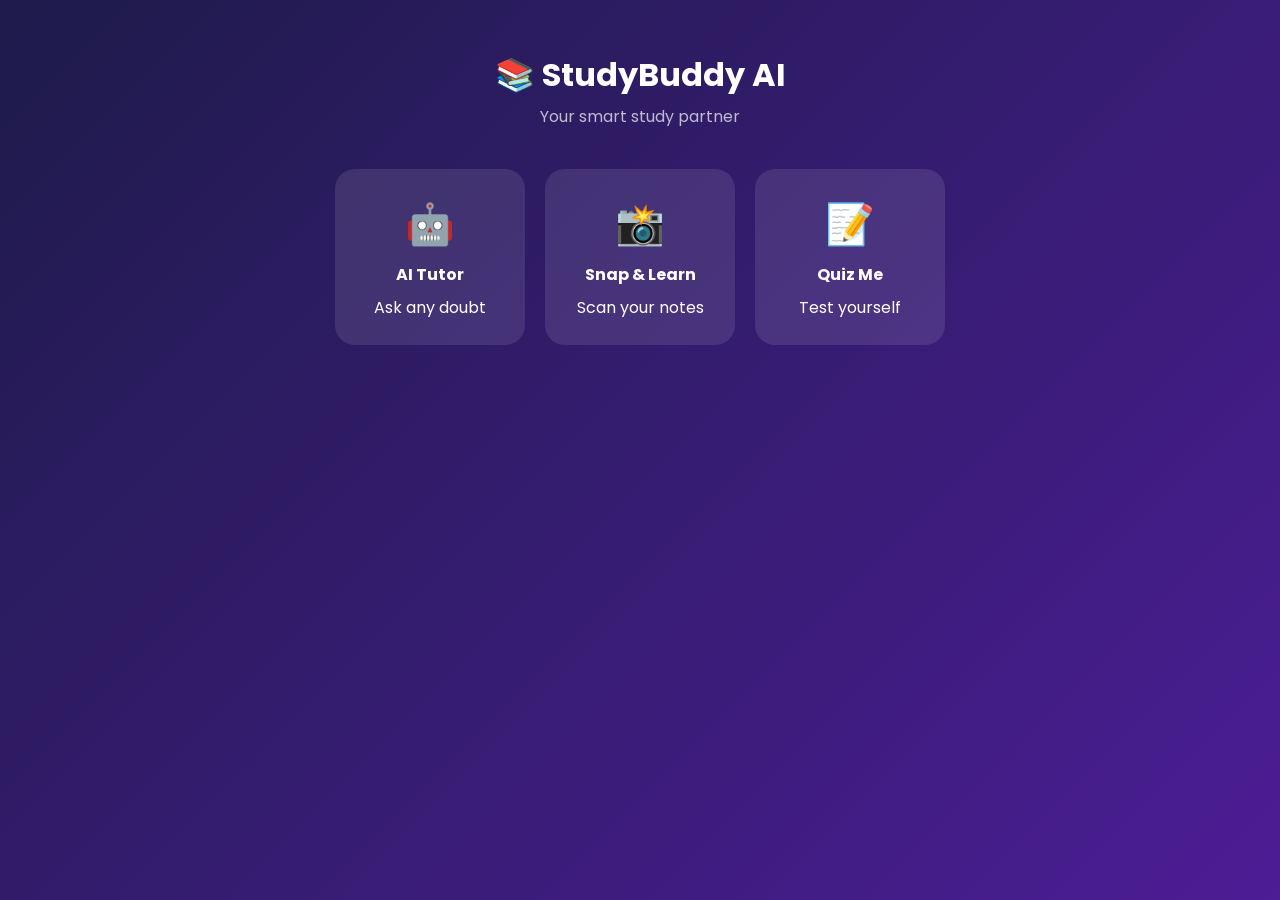
==== index.html @ 3a66f02c "home screen and server" ====
<!DOCTYPE html>
<html>
<head>
	<title>StudyBuddy AI</title>
	<!-- Fits phone screens -->
	<meta name="viewport" content="width=device-width, initial-scale=1">
	<!-- Poppins font from Google Fonts -->
	<link href="https://fonts.googleapis.com/css2?family=Poppins:wght@400;600&display=swap" rel="stylesheet">
	<link rel="stylesheet" href="style.css">
</head>
<body>

	<h1>📚 StudyBuddy AI</h1>
	<p class="tagline">Your smart study partner</p>

	<div class="cards">
		<a href="tutor.html" class="card">🤖<h3>AI Tutor</h3><p>Ask any doubt</p></a>
		<a href="snap.html" class="card">📸<h3>Snap &amp; Learn</h3><p>Scan your notes</p></a>
		<a href="quiz.html" class="card">📝<h3>Quiz Me</h3><p>Test yourself</p></a>
	</div>

	<!-- Topics to revise (filled by the script below) -->
	<div id="revise"></div>

	<script>
		// Read saved weak topics from the browser's storage
		const topics = JSON.parse(localStorage.getItem("weakTopics") || "[]");
		if (topics.length > 0) {
			const box = document.getElementById("revise");
			box.textContent = "📌 Revise next: " + topics.join(", ");
			box.style.display = "block";
		}
	</script>

</body>
</html>
---- style.css ----
/* ===== Whole app ===== */
* { box-sizing: border-box; }

body {
	font-family: "Poppins", sans-serif;
	background: linear-gradient(135deg, #1e1b4b, #4c1d95);
	color: white;
	text-align: center;
	margin: 0;
	padding: 30px 20px;
	min-height: 100vh;
}

h1 { margin-bottom: 5px; }
.tagline { opacity: 0.7; margin-top: 0; }

/* Back link at the top of each feature screen */
.back {
	display: inline-block;
	color: white;
	text-decoration: none;
	opacity: 0.8;
	margin-bottom: 10px;
}
.back:hover { opacity: 1; }

/* ===== Home screen cards ===== */
.cards {
	display: flex;
	gap: 20px;
	justify-content: center;
	flex-wrap: wrap;
	margin-top: 40px;
}
.card {
	background: rgba(255, 255, 255, 0.1);
	padding: 25px;
	border-radius: 20px;
	width: 190px;
	font-size: 40px;
	color: white;
	text-decoration: none;
	transition: 0.2s;
}
.card:hover {
	background: rgba(255, 255, 255, 0.2);
	transform: translateY(-5px);
}
.card h3, .card p { font-size: 16px; margin: 8px 0 0; }

/* Revision list on the home screen */
#revise {
	margin: 30px auto 0;
	max-width: 600px;
	background: rgba(250, 204, 21, 0.15);
	border-radius: 15px;
	padding: 15px;
	display: none;
}

/* ===== Shared panel and buttons ===== */
.panel {
	max-width: 650px;
	margin: 20px auto;
	background: rgba(255, 255, 255, 0.08);
	border-radius: 20px;
	padding: 25px;
}
.main-btn {
	padding: 14px 24px;
	border: none;
	border-radius: 12px;
	background: #a78bfa;
	color: white;
	font-size: 16px;
	cursor: pointer;
	margin: 8px 4px;
}
.main-btn:hover { background: #8b5cf6; }

input[type="text"] {
	width: 100%;
	padding: 14px;
	border: none;
	border-radius: 12px;
	font-size: 16px;
}

/* AI answers */
.result {
	text-align: left;
	line-height: 1.6;
	margin-top: 20px;
}

/* ===== AI Tutor chat ===== */
#chat {
	max-width: 650px;
	margin: 20px auto;
	height: 55vh;
	overflow-y: auto;
	display: flex;
	flex-direction: column;
	gap: 10px;
	text-align: left;
}
.msg {
	padding: 12px 16px;
	border-radius: 15px;
	max-width: 80%;
	line-height: 1.5;
}
.you { background: #7c3aed; align-self: flex-end; }
.ai  { background: rgba(255, 255, 255, 0.12); align-self: flex-start; }

.input-row {
	display: flex;
	gap: 10px;
	max-width: 650px;
	margin: auto;
}
.input-row .main-btn { margin: 0; }

/* ===== Snap & Learn ===== */
#preview {
	max-width: 100%;
	max-height: 300px;
	border-radius: 15px;
	margin-top: 15px;
	display: none;
}

/* ===== Quiz Me ===== */
.option {
	display: block;
	width: 100%;
	padding: 14px;
	margin: 8px 0;
	border: 2px solid rgba(255, 255, 255, 0.2);
	border-radius: 12px;
	background: transparent;
	color: white;
	font-size: 16px;
	text-align: left;
	cursor: pointer;
}
.option:hover { background: rgba(255, 255, 255, 0.1); }
.option.correct { background: #16a34a; border-color: #16a34a; }
.option.wrong   { background: #dc2626; border-color: #dc2626; }
.progress { opacity: 0.7; }
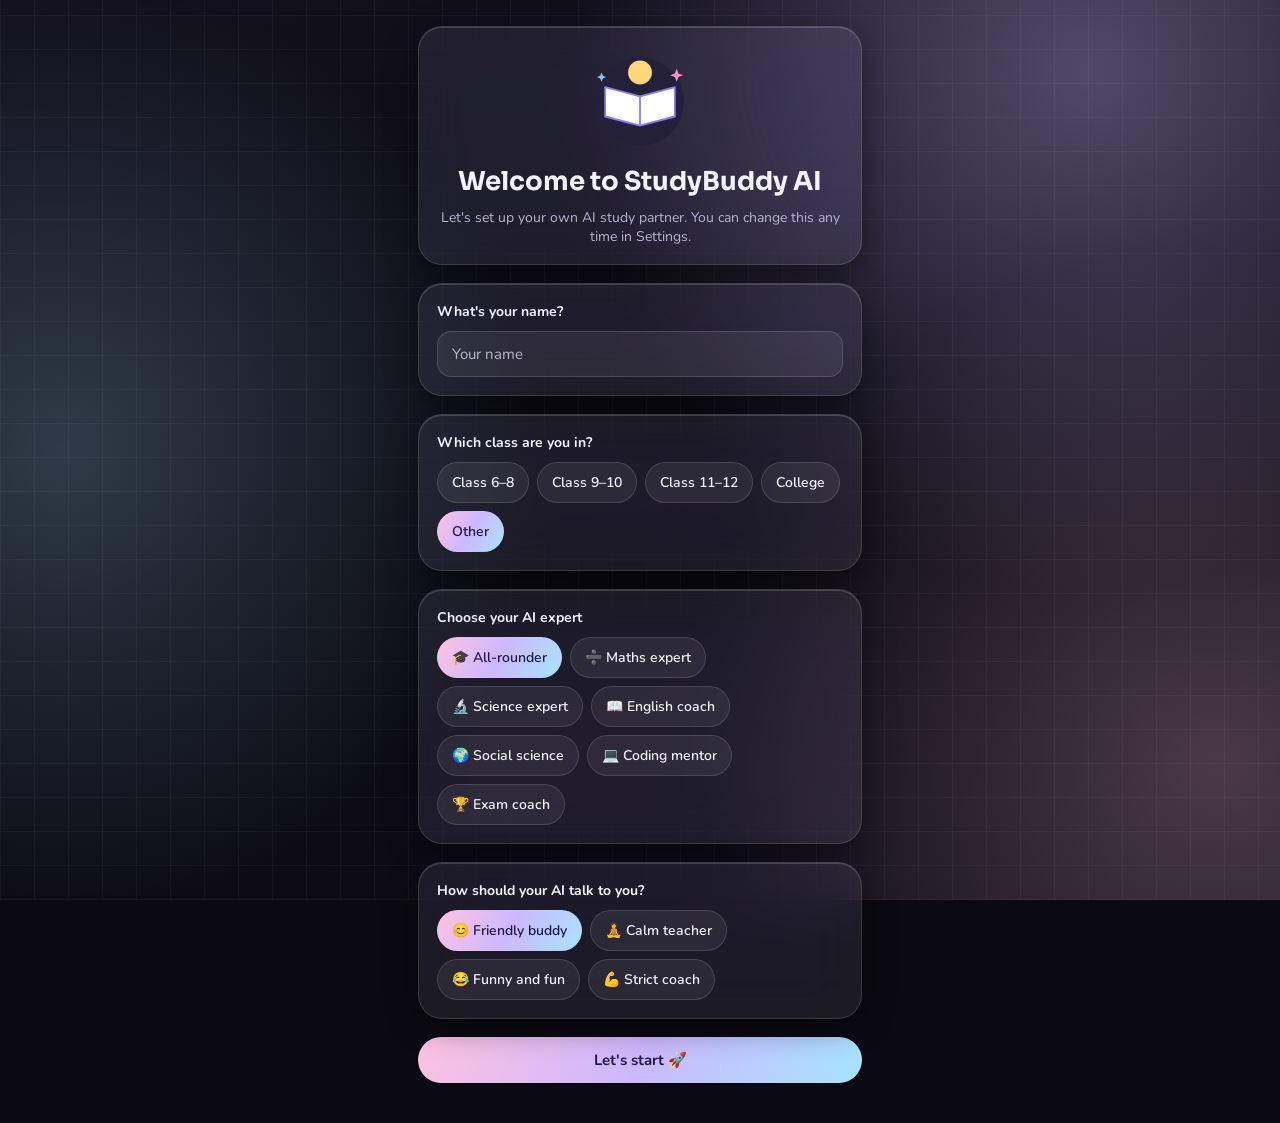
==== commit 14fd2f79: "v2 dark glass design" ====
--- a/index.html
+++ b/index.html
@@ -1,36 +1,112 @@
 <!DOCTYPE html>
-<html>
+<html lang="en">
 <head>
-	<title>StudyBuddy AI</title>
-	<!-- Fits phone screens -->
-	<meta name="viewport" content="width=device-width, initial-scale=1">
-	<!-- Poppins font from Google Fonts -->
-	<link href="https://fonts.googleapis.com/css2?family=Poppins:wght@400;600&display=swap" rel="stylesheet">
-	<link rel="stylesheet" href="style.css">
+  <meta charset="utf-8">
+  <meta name="viewport" content="width=device-width, initial-scale=1">
+  <title>StudyBuddy AI</title>
+  <link rel="preconnect" href="https://fonts.googleapis.com">
+  <link href="https://fonts.googleapis.com/css2?family=Sora:wght@500;600&family=Nunito:wght@400;600;700;800&display=swap" rel="stylesheet">
+  <link rel="stylesheet" href="style.css">
+  <script src="js/common.js"></script>
+  <script>
+    // First visit? Go to the welcome screen
+    if (!getProfile().name) location.href = "welcome.html";
+  </script>
 </head>
 <body>
+<main class="app">
 
-	<h1>📚 StudyBuddy AI</h1>
-	<p class="tagline">Your smart study partner</p>
+  <!-- Greeting + streak + XP -->
+  <div class="row between">
+    <div>
+      <p class="muted" id="greeting">Hello</p>
+      <h1 id="hello">Hi!</h1>
+    </div>
+    <div class="row">
+      <span class="chip">🔥 <span id="streak">0</span></span>
+      <span class="chip">⭐ <span id="xp">0</span></span>
+    </div>
+  </div>
 
-	<div class="cards">
-		<a href="tutor.html" class="card">🤖<h3>AI Tutor</h3><p>Ask any doubt</p></a>
-		<a href="snap.html" class="card">📸<h3>Snap &amp; Learn</h3><p>Scan your notes</p></a>
-		<a href="quiz.html" class="card">📝<h3>Quiz Me</h3><p>Test yourself</p></a>
-	</div>
+  <!-- Level bar -->
+  <div class="glass card">
+    <div class="row between">
+      <h3 id="level">Level 1</h3>
+      <span class="muted" id="levelText">0 / 100 XP</span>
+    </div>
+    <div class="bar" style="margin-top: 10px"><div id="levelBar" style="width: 0%"></div></div>
+  </div>
 
-	<!-- Topics to revise (filled by the script below) -->
-	<div id="revise"></div>
+  <!-- Welcome card -->
+  <div class="glass card row" style="gap: 14px">
+    <div style="flex: 1; display: flex; flex-direction: column; gap: 10px; align-items: flex-start">
+      <span class="chip" style="font-size: 11px; letter-spacing: 0.06em"><span class="dot"></span>AI ONLINE</span>
+      <h2>What shall we learn today?</h2>
+      <p class="muted">Ask a doubt, snap your notes or take a quick quiz.</p>
+      <a href="tutor.html" class="btn">Ask StudyBuddy</a>
+    </div>
+    <svg width="110" height="110" viewBox="0 0 120 120" aria-hidden="true">
+      <circle cx="60" cy="62" r="48" fill="var(--tint)"/>
+      <path d="M22 78 L60 88 L98 78 L98 46 L60 56 L22 46 Z" fill="#FFFFFF" stroke="#8B7CF6" stroke-width="2" stroke-linejoin="round"/>
+      <path d="M60 56 L60 88" stroke="#8B7CF6" stroke-width="2"/>
+      <path d="M30 54 L52 60 M30 62 L52 68 M68 60 L90 54 M68 68 L90 62" stroke="#C3B5FF" stroke-width="2.5" stroke-linecap="round"/>
+      <circle cx="60" cy="30" r="13" fill="#FFD67A"/>
+      <rect x="55" y="42" width="10" height="7" rx="2" fill="#FFB547"/>
+      <path d="M60 10 V5 M42 18 L38 14 M78 18 L82 14" stroke="#FFB547" stroke-width="2.5" stroke-linecap="round"/>
+      <path d="M100 26 l2 5 5 2-5 2-2 5-2-5-5-2 5-2z" fill="#FF8FC4"/>
+      <path d="M18 30 l1.5 3.5 3.5 1.5-3.5 1.5-1.5 3.5-1.5-3.5-3.5-1.5 3.5-1.5z" fill="#7FC8FF"/>
+    </svg>
+  </div>
 
-	<script>
-		// Read saved weak topics from the browser's storage
-		const topics = JSON.parse(localStorage.getItem("weakTopics") || "[]");
-		if (topics.length > 0) {
-			const box = document.getElementById("revise");
-			box.textContent = "📌 Revise next: " + topics.join(", ");
-			box.style.display = "block";
-		}
-	</script>
+  <!-- Feature cards -->
+  <div class="grid-2">
+    <a href="tutor.html" class="glass feature">
+      <svg width="46" height="46" viewBox="0 0 52 52" aria-hidden="true"><rect x="4" y="8" width="38" height="28" rx="12" fill="#8B7CF6"/><path d="M14 36 L12 44 L22 36" fill="#8B7CF6"/><circle cx="17" cy="22" r="2.5" fill="#1E1B4B"/><circle cx="29" cy="22" r="2.5" fill="#1E1B4B"/><path d="M19 28 q4 3 8 0" stroke="#1E1B4B" stroke-width="2" fill="none" stroke-linecap="round"/><circle cx="44" cy="10" r="5" fill="#FF8FC4"/></svg>
+      <h3>AI Tutor</h3><span>Ask any doubt</span>
+    </a>
+    <a href="snap.html" class="glass feature">
+      <svg width="46" height="46" viewBox="0 0 52 52" aria-hidden="true"><rect x="5" y="14" width="40" height="28" rx="9" fill="#FF8FC4"/><rect x="16" y="9" width="14" height="8" rx="3" fill="#FF8FC4"/><circle cx="25" cy="28" r="9" fill="#FFFFFF"/><circle cx="25" cy="28" r="5" fill="#8B7CF6"/></svg>
+      <h3>Snap &amp; Learn</h3><span>Scan your notes</span>
+    </a>
+    <a href="quiz.html" class="glass feature">
+      <svg width="46" height="46" viewBox="0 0 52 52" aria-hidden="true"><rect x="9" y="6" width="32" height="40" rx="8" fill="#7FC8FF"/><rect x="17" y="3" width="16" height="7" rx="3" fill="#6C8CFF"/><path d="M16 21 l3 3 6-6 M16 33 l3 3 6-6" stroke="#FFFFFF" stroke-width="2.5" fill="none" stroke-linecap="round" stroke-linejoin="round"/><path d="M29 22 h6 M29 34 h6" stroke="#FFFFFF" stroke-width="2.5" stroke-linecap="round"/></svg>
+      <h3>Quiz Me</h3><span>Test yourself</span>
+    </a>
+    <a href="quiz.html?mode=cards" class="glass feature">
+      <svg width="46" height="46" viewBox="0 0 52 52" aria-hidden="true"><rect x="12" y="6" width="30" height="38" rx="7" fill="#FFD3A8" transform="rotate(10 27 25)"/><rect x="8" y="9" width="30" height="38" rx="7" fill="#FFB98A"/><path d="M17 24 h12 M17 31 h8" stroke="#FFFFFF" stroke-width="2.5" stroke-linecap="round"/></svg>
+      <h3>Flashcards</h3><span>Flip and remember</span>
+    </a>
+  </div>
 
+  <!-- Focus timer -->
+  <div class="glass card row between">
+    <div>
+      <h3>Focus timer</h3>
+      <p class="muted">25 minutes of deep study = +20 XP</p>
+      <div class="timer" id="timer">25:00</div>
+    </div>
+    <div style="display: flex; flex-direction: column; gap: 8px">
+      <button class="btn" id="timerBtn">Start</button>
+      <button class="btn btn-ghost" id="resetBtn">Reset</button>
+    </div>
+  </div>
+
+  <!-- Weak topics -->
+  <div id="reviseBox" style="display: none">
+    <h3 style="margin-bottom: 10px">📌 Revise next</h3>
+    <div class="pills" id="revise"></div>
+  </div>
+
+</main>
+
+<nav class="nav glass" aria-label="Main menu">
+  <a href="index.html" class="active" aria-label="Home"><svg width="22" height="22" viewBox="0 0 24 24" fill="none" stroke="currentColor" stroke-width="2" stroke-linecap="round" stroke-linejoin="round"><path d="M3 11l9-7 9 7v9a1 1 0 0 1-1 1h-5v-6H9v6H4a1 1 0 0 1-1-1z"/></svg></a>
+  <a href="tutor.html" aria-label="AI Tutor"><svg width="22" height="22" viewBox="0 0 24 24" fill="none" stroke="currentColor" stroke-width="2" stroke-linecap="round" stroke-linejoin="round"><path d="M21 12a8 8 0 0 1-11.6 7.1L4 20l1-4.6A8 8 0 1 1 21 12z"/></svg></a>
+  <a href="quiz.html" aria-label="Quiz"><svg width="22" height="22" viewBox="0 0 24 24" fill="none" stroke="currentColor" stroke-width="2" stroke-linecap="round" stroke-linejoin="round"><rect x="5" y="3" width="14" height="18" rx="3"/><path d="M9 9l2 2 4-4M9 16h6"/></svg></a>
+  <a href="progress.html" aria-label="Progress"><svg width="22" height="22" viewBox="0 0 24 24" fill="none" stroke="currentColor" stroke-width="2" stroke-linecap="round" stroke-linejoin="round"><path d="M4 20V10M10 20V4M16 20v-7M22 20H2"/></svg></a>
+  <a href="settings.html" aria-label="Settings"><svg width="22" height="22" viewBox="0 0 24 24" fill="none" stroke="currentColor" stroke-width="2" stroke-linecap="round" stroke-linejoin="round"><circle cx="12" cy="12" r="3"/><path d="M19.4 15a1.7 1.7 0 0 0 .3 1.8l.1.1a2 2 0 1 1-2.8 2.8l-.1-.1a1.7 1.7 0 0 0-1.8-.3 1.7 1.7 0 0 0-1 1.5V21a2 2 0 1 1-4 0v-.1a1.7 1.7 0 0 0-1.1-1.5 1.7 1.7 0 0 0-1.8.3l-.1.1a2 2 0 1 1-2.8-2.8l.1-.1a1.7 1.7 0 0 0 .3-1.8 1.7 1.7 0 0 0-1.5-1H3a2 2 0 1 1 0-4h.1a1.7 1.7 0 0 0 1.5-1.1 1.7 1.7 0 0 0-.3-1.8l-.1-.1a2 2 0 1 1 2.8-2.8l.1.1a1.7 1.7 0 0 0 1.8.3H9a1.7 1.7 0 0 0 1-1.5V3a2 2 0 1 1 4 0v.1a1.7 1.7 0 0 0 1 1.5 1.7 1.7 0 0 0 1.8-.3l.1-.1a2 2 0 1 1 2.8 2.8l-.1.1a1.7 1.7 0 0 0-.3 1.8V9a1.7 1.7 0 0 0 1.5 1H21a2 2 0 1 1 0 4h-.1a1.7 1.7 0 0 0-1.5 1z"/></svg></a>
+</nav>
+
+<script src="js/home.js"></script>
 </body>
-</html>
+</html>
--- a/style.css
+++ b/style.css
@@ -1,150 +1,307 @@
-/* ===== Whole app ===== */
+/* ========== THEME COLOURS ========== */
+:root, [data-theme="dark"] {
+  --text: #F4F2FF;
+  --muted: #B9B4D6;
+  --glass: rgba(255, 255, 255, 0.07);
+  --glass-strong: rgba(255, 255, 255, 0.11);
+  --border: rgba(255, 255, 255, 0.13);
+  --shine: rgba(255, 255, 255, 0.16);
+  --shadow: rgba(0, 0, 0, 0.45);
+  --grid: rgba(255, 255, 255, 0.035);
+  --tint: #24203A;
+  --accent-text: #C8B6FF;
+  --glow1: rgba(205, 184, 255, 0.35);
+  --glow2: rgba(166, 228, 255, 0.22);
+  --glow3: rgba(255, 194, 224, 0.25);
+  --base1: #12101C;
+  --base2: #0B0A12;
+  --base3: #0E0C18;
+}
+[data-theme="light"] {
+  --text: #1E1B4B;
+  --muted: #4A4570;
+  --glass: rgba(255, 255, 255, 0.62);
+  --glass-strong: rgba(255, 255, 255, 0.78);
+  --border: rgba(255, 255, 255, 0.85);
+  --shine: rgba(255, 255, 255, 0.95);
+  --shadow: rgba(140, 150, 255, 0.18);
+  --grid: rgba(255, 255, 255, 0.22);
+  --tint: #EEEAFF;
+  --accent-text: #4F46E5;
+  --glow1: rgba(255, 255, 255, 0.95);
+  --glow2: rgba(150, 235, 255, 0.75);
+  --glow3: rgba(255, 170, 220, 0.7);
+  --base1: #FFE7DA;
+  --base2: #E2D4FF;
+  --base3: #B9E0FF;
+}
+:root {
+  --holo: linear-gradient(120deg, #FFC2E0 0%, #CDB8FF 50%, #A6E4FF 100%);
+  --on-holo: #1E1B4B;
+  --good: #2F9E7A;
+  --bad: #E0566E;
+}
+
+/* ========== PAGE ========== */
 * { box-sizing: border-box; }
+html { background-color: var(--base2); }
 
 body {
-	font-family: "Poppins", sans-serif;
-	background: linear-gradient(135deg, #1e1b4b, #4c1d95);
-	color: white;
-	text-align: center;
-	margin: 0;
-	padding: 30px 20px;
-	min-height: 100vh;
-}
-
-h1 { margin-bottom: 5px; }
-.tagline { opacity: 0.7; margin-top: 0; }
-
-/* Back link at the top of each feature screen */
-.back {
-	display: inline-block;
-	color: white;
-	text-decoration: none;
-	opacity: 0.8;
-	margin-bottom: 10px;
-}
-.back:hover { opacity: 1; }
-
-/* ===== Home screen cards ===== */
-.cards {
-	display: flex;
-	gap: 20px;
-	justify-content: center;
-	flex-wrap: wrap;
-	margin-top: 40px;
-}
-.card {
-	background: rgba(255, 255, 255, 0.1);
-	padding: 25px;
-	border-radius: 20px;
-	width: 190px;
-	font-size: 40px;
-	color: white;
-	text-decoration: none;
-	transition: 0.2s;
-}
-.card:hover {
-	background: rgba(255, 255, 255, 0.2);
-	transform: translateY(-5px);
-}
-.card h3, .card p { font-size: 16px; margin: 8px 0 0; }
-
-/* Revision list on the home screen */
-#revise {
-	margin: 30px auto 0;
-	max-width: 600px;
-	background: rgba(250, 204, 21, 0.15);
-	border-radius: 15px;
-	padding: 15px;
-	display: none;
-}
-
-/* ===== Shared panel and buttons ===== */
-.panel {
-	max-width: 650px;
-	margin: 20px auto;
-	background: rgba(255, 255, 255, 0.08);
-	border-radius: 20px;
-	padding: 25px;
-}
-.main-btn {
-	padding: 14px 24px;
-	border: none;
-	border-radius: 12px;
-	background: #a78bfa;
-	color: white;
-	font-size: 16px;
-	cursor: pointer;
-	margin: 8px 4px;
-}
-.main-btn:hover { background: #8b5cf6; }
-
-input[type="text"] {
-	width: 100%;
-	padding: 14px;
-	border: none;
-	border-radius: 12px;
-	font-size: 16px;
-}
-
-/* AI answers */
-.result {
-	text-align: left;
-	line-height: 1.6;
-	margin-top: 20px;
-}
-
-/* ===== AI Tutor chat ===== */
-#chat {
-	max-width: 650px;
-	margin: 20px auto;
-	height: 55vh;
-	overflow-y: auto;
-	display: flex;
-	flex-direction: column;
-	gap: 10px;
-	text-align: left;
-}
-.msg {
-	padding: 12px 16px;
-	border-radius: 15px;
-	max-width: 80%;
-	line-height: 1.5;
-}
-.you { background: #7c3aed; align-self: flex-end; }
-.ai  { background: rgba(255, 255, 255, 0.12); align-self: flex-start; }
-
-.input-row {
-	display: flex;
-	gap: 10px;
-	max-width: 650px;
-	margin: auto;
-}
-.input-row .main-btn { margin: 0; }
-
-/* ===== Snap & Learn ===== */
-#preview {
-	max-width: 100%;
-	max-height: 300px;
-	border-radius: 15px;
-	margin-top: 15px;
-	display: none;
-}
-
-/* ===== Quiz Me ===== */
+  margin: 0;
+  min-height: 100vh;
+  font-family: "Nunito", sans-serif;
+  color: var(--text);
+  background:
+    repeating-linear-gradient(0deg, var(--grid) 0 1px, transparent 1px 34px),
+    repeating-linear-gradient(90deg, var(--grid) 0 1px, transparent 1px 34px),
+    radial-gradient(circle at 85% 8%, var(--glow1), transparent 38%),
+    radial-gradient(circle at 5% 50%, var(--glow2), transparent 36%),
+    radial-gradient(circle at 95% 85%, var(--glow3), transparent 36%),
+    linear-gradient(170deg, var(--base1), var(--base2) 55%, var(--base3));
+  background-attachment: fixed;
+}
+
+h1, h2, h3, .title { font-family: "Sora", sans-serif; margin: 0; }
+h1 { font-size: 26px; }
+h2 { font-size: 19px; }
+h3 { font-size: 16px; }
+p { margin: 0; }
+a { color: var(--accent-text); }
+
+.app {
+  max-width: 480px;
+  margin: 0 auto;
+  padding: 26px 18px 120px;
+  display: flex;
+  flex-direction: column;
+  gap: 18px;
+}
+.muted { color: var(--muted); font-size: 14px; }
+.row { display: flex; align-items: center; gap: 10px; }
+.between { justify-content: space-between; }
+.grid-2 { display: grid; grid-template-columns: repeat(2, minmax(0, 1fr)); gap: 14px; }
+
+/* ========== GLASS ========== */
+.glass {
+  background: var(--glass);
+  border: 1px solid var(--border);
+  box-shadow: inset 0 1px 0 var(--shine), 0 8px 32px var(--shadow);
+  backdrop-filter: blur(26px) saturate(170%);
+  -webkit-backdrop-filter: blur(26px) saturate(170%);
+  border-radius: 24px;
+}
+.card { padding: 18px; animation: rise 0.5s ease both; }
+
+@keyframes rise {
+  from { opacity: 0; transform: translateY(12px); }
+  to   { opacity: 1; transform: translateY(0); }
+}
+
+/* ========== BUTTONS ========== */
+.btn {
+  display: inline-flex;
+  align-items: center;
+  justify-content: center;
+  gap: 8px;
+  min-height: 46px;
+  padding: 12px 20px;
+  border: none;
+  border-radius: 999px;
+  background: var(--holo);
+  color: var(--on-holo);
+  font-family: inherit;
+  font-size: 15px;
+  font-weight: 700;
+  text-decoration: none;
+  cursor: pointer;
+  transition: transform 0.15s, box-shadow 0.15s;
+}
+.btn:hover { transform: translateY(-2px); box-shadow: 0 8px 24px rgba(170, 150, 255, 0.35); }
+.btn:active { transform: scale(0.97); }
+.btn-ghost {
+  background: var(--glass-strong);
+  color: var(--text);
+  border: 1px solid var(--border);
+}
+.icon-btn {
+  width: 46px;
+  height: 46px;
+  flex-shrink: 0;
+  border-radius: 16px;
+  border: 1px solid var(--border);
+  background: var(--glass-strong);
+  color: var(--text);
+  display: flex;
+  align-items: center;
+  justify-content: center;
+  cursor: pointer;
+}
+.icon-btn.on { background: var(--holo); color: var(--on-holo); }
+
+/* ========== CHIPS & PILLS ========== */
+.chip {
+  display: inline-flex;
+  align-items: center;
+  gap: 6px;
+  padding: 7px 12px;
+  border-radius: 999px;
+  background: var(--glass-strong);
+  border: 1px solid var(--border);
+  font-size: 13px;
+  font-weight: 700;
+}
+.pills { display: flex; flex-wrap: wrap; gap: 8px; }
+.pill {
+  padding: 10px 14px;
+  border-radius: 999px;
+  border: 1px solid var(--border);
+  background: var(--glass);
+  color: var(--text);
+  font-family: inherit;
+  font-size: 14px;
+  font-weight: 600;
+  cursor: pointer;
+}
+.pill.selected { background: var(--holo); color: var(--on-holo); border-color: transparent; }
+.dot {
+  width: 8px;
+  height: 8px;
+  border-radius: 50%;
+  background: #2BD4F5;
+  box-shadow: 0 0 0 3px rgba(43, 212, 245, 0.25), 0 0 10px #2BD4F5;
+}
+
+/* ========== INPUTS ========== */
+input[type="text"], select {
+  width: 100%;
+  min-height: 46px;
+  padding: 12px 14px;
+  border-radius: 14px;
+  border: 1px solid var(--border);
+  background: var(--glass);
+  color: var(--text);
+  font-family: inherit;
+  font-size: 15px;
+}
+input::placeholder { color: var(--muted); }
+label { font-weight: 700; font-size: 14px; }
+
+/* ========== HOME ========== */
+.feature {
+  padding: 16px;
+  display: flex;
+  flex-direction: column;
+  gap: 8px;
+  color: var(--text);
+  text-decoration: none;
+  transition: transform 0.2s;
+}
+.feature:hover { transform: translateY(-4px); }
+.feature span { font-size: 12px; color: var(--muted); }
+.bar { height: 10px; border-radius: 999px; background: var(--glass-strong); overflow: hidden; }
+.bar > div { height: 100%; border-radius: 999px; background: var(--holo); transition: width 0.6s; }
+.timer { font-family: "Sora", sans-serif; font-size: 34px; font-weight: 600; }
+
+/* ========== BOTTOM MENU ========== */
+.nav {
+  position: fixed;
+  left: 50%;
+  bottom: 18px;
+  transform: translateX(-50%);
+  width: min(444px, calc(100% - 32px));
+  height: 68px;
+  display: flex;
+  justify-content: space-around;
+  align-items: center;
+  z-index: 10;
+}
+.nav a {
+  width: 48px;
+  height: 48px;
+  border-radius: 16px;
+  color: var(--muted);
+  display: flex;
+  align-items: center;
+  justify-content: center;
+}
+.nav a.active { background: var(--holo); color: var(--on-holo); }
+
+/* ========== CHAT ========== */
+#chat { display: flex; flex-direction: column; gap: 12px; min-height: 40vh; }
+.bubble { max-width: 85%; padding: 12px 16px; line-height: 1.55; font-size: 15px; animation: rise 0.3s ease both; }
+.bubble.you { align-self: flex-end; background: var(--holo); color: var(--on-holo); border-radius: 20px 20px 6px 20px; }
+.bubble.ai  { align-self: flex-start; border-radius: 20px 20px 20px 6px; }
+.typing { display: flex; gap: 6px; }
+.typing i { width: 8px; height: 8px; border-radius: 50%; background: var(--accent-text); animation: bounce 1s infinite; }
+.typing i:nth-child(2) { animation-delay: 0.15s; }
+.typing i:nth-child(3) { animation-delay: 0.3s; }
+@keyframes bounce { 0%, 100% { transform: translateY(0); opacity: 0.5; } 50% { transform: translateY(-5px); opacity: 1; } }
+.input-bar {
+  position: fixed;
+  left: 50%;
+  bottom: 96px;
+  transform: translateX(-50%);
+  width: min(444px, calc(100% - 32px));
+  padding: 8px;
+  display: flex;
+  gap: 8px;
+  z-index: 9;
+}
+.input-bar input { border: none; background: transparent; }
+
+/* ========== QUIZ ========== */
 .option {
-	display: block;
-	width: 100%;
-	padding: 14px;
-	margin: 8px 0;
-	border: 2px solid rgba(255, 255, 255, 0.2);
-	border-radius: 12px;
-	background: transparent;
-	color: white;
-	font-size: 16px;
-	text-align: left;
-	cursor: pointer;
-}
-.option:hover { background: rgba(255, 255, 255, 0.1); }
-.option.correct { background: #16a34a; border-color: #16a34a; }
-.option.wrong   { background: #dc2626; border-color: #dc2626; }
-.progress { opacity: 0.7; }
+  width: 100%;
+  display: flex;
+  align-items: center;
+  gap: 12px;
+  padding: 14px 16px;
+  margin-top: 10px;
+  border-radius: 18px;
+  border: 1px solid var(--border);
+  background: var(--glass);
+  color: var(--text);
+  font-family: inherit;
+  font-size: 15px;
+  font-weight: 600;
+  text-align: left;
+  cursor: pointer;
+}
+.option .letter {
+  width: 32px;
+  height: 32px;
+  flex-shrink: 0;
+  border-radius: 10px;
+  background: var(--tint);
+  color: var(--accent-text);
+  display: flex;
+  align-items: center;
+  justify-content: center;
+  font-weight: 800;
+}
+.option.correct { border: 2px solid var(--good); background: rgba(47, 158, 122, 0.22); }
+.option.wrong   { border: 2px solid var(--bad);  background: rgba(224, 86, 110, 0.2); }
+
+/* Flip flashcard */
+.flip { perspective: 1000px; height: 260px; cursor: pointer; }
+.flip-inner { position: relative; width: 100%; height: 100%; transition: transform 0.6s; transform-style: preserve-3d; }
+.flip.flipped .flip-inner { transform: rotateY(180deg); }
+.face {
+  position: absolute;
+  inset: 0;
+  padding: 24px;
+  display: flex;
+  align-items: center;
+  justify-content: center;
+  text-align: center;
+  font-size: 19px;
+  font-weight: 700;
+  backface-visibility: hidden;
+  -webkit-backface-visibility: hidden;
+}
+.face.back { transform: rotateY(180deg); font-size: 16px; font-weight: 600; }
+
+/* ========== PROGRESS ========== */
+.stat { padding: 14px; display: flex; flex-direction: column; gap: 4px; }
+.stat b { font-family: "Sora", sans-serif; font-size: 24px; }
+.answer { line-height: 1.6; font-size: 15px; }
